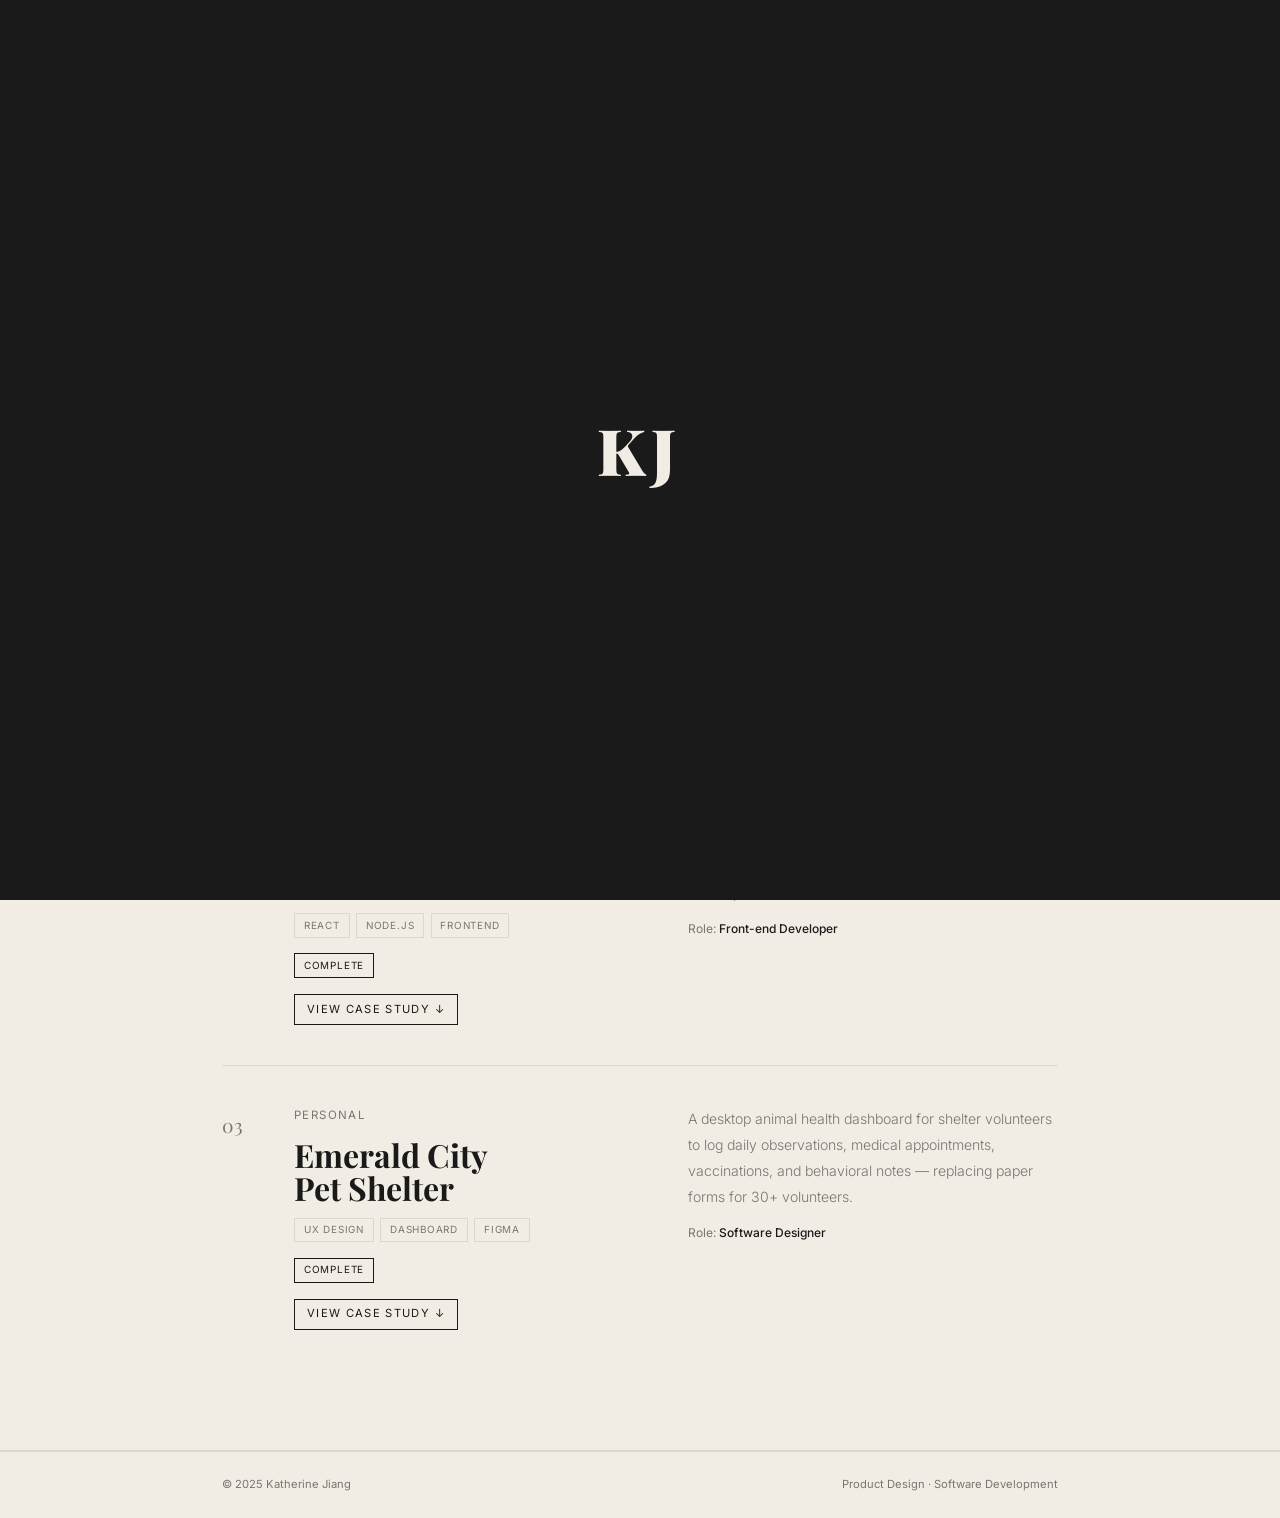
==== projects.html @ 115cc858 "added aboutme and work page" ====
<!DOCTYPE html>
<html lang="en">
<head>
<meta charset="UTF-8"/>
<meta name="viewport" content="width=device-width,initial-scale=1"/>
<title>Work — Katherine Jiang</title>
<link href="https://fonts.googleapis.com/css2?family=Playfair+Display:ital,wght@0,400;0,700;0,900;1,400;1,700&family=Inter:wght@300;400;500&family=Cormorant+Garamond:ital,wght@1,300;1,400&display=swap" rel="stylesheet"/>
<link rel="stylesheet" href="style.css"/>
</head>
<body>

<div id="loader"><div class="loader-initials">KJ</div></div>
<div id="progress"></div>

<nav>
  <div class="nav-inner">
    <a href="index.html" class="nav-name">Katherine Jiang</a>
    <div class="nav-right">
      <div class="nav-links">
        <a href="index.html">Home</a>
        <a href="about.html">About</a>
        <a href="projects.html" class="active">Work</a>
        <a href="index.html#contact">Contact</a>
      </div>
      <button class="dark-toggle" onclick="toggleDark()" id="darkBtn">Dark</button>
    </div>
  </div>
</nav>

<section class="page-header fade-in">
  <div class="wrap">
    <div class="page-eyebrow">Selected Work</div>
    <h1 class="page-title">
      <span class="light">03 Projects</span>
      WORK
    </h1>
  </div>
</section>

<section class="work-section">
  <div class="wrap">

    <div id="project-1" class="project fade-in" onclick="toggleDetail('d1')" data-detail="d1">
      <div class="proj-top">
        <div class="proj-num">01</div>
        <div>
          <div class="proj-org">Scout</div>
          <h3 class="project-title">Superpower<br>Mentors</h3>
          <div class="project-tags">
            <span class="tag">UI/UX</span><span class="tag">Branding</span><span class="tag">Figma</span>
          </div>
          <span class="project-status complete">Complete</span>
          <div><span class="proj-cta">View Case Study ↓</span></div>
        </div>
        <div>
          <p class="project-desc">A strategic rebrand of SuperPower Mentors' website to better communicate impact, trust, and value — particularly to families — while remaining inclusive of students, mentors, and partner organizations.</p>
          <p class="proj-role">Role: <strong>Junior Designer &amp; Developer</strong></p>
        </div>
      </div>
    </div>
    <div class="detail-panel" id="d1">
      <div class="detail-inner">
        <div class="detail-cols">
          <div>
            <h3>Project Details</h3>
            <p>Strategic retouch of SuperPower Mentors' brand identity and website, focusing on visual language, storytelling, and UX refinements.</p>
            <div style="margin-top:1rem">
              <div class="detail-step"><span class="step-num">01</span><span class="step-text">Mood boarding — 4 visual directions balancing warmth and growth</span></div>
              <div class="detail-step"><span class="step-num">02</span><span class="step-text">Color palette — Purple, Yellow, and Black as primary brand colors</span></div>
              <div class="detail-step"><span class="step-num">03</span><span class="step-text">Sitemap — consultation, mentoring, safety, and blog pages</span></div>
              <div class="detail-step"><span class="step-num">04</span><span class="step-text">Low → Mid → High fidelity wireframes for 6 core pages</span></div>
            </div>
          </div>
          <div>
            <h3>Design System</h3>
            <p>Color palette draws on deep purple (#571477), vibrant orange, and warm yellows. Pages: Home, Mentoring, Blog, About Us, Community, Safety.</p>
            <a href="https://superpower-mentors-k7pv.vercel.app/" target="_blank" class="proto-link">View Live Site →</a>
          </div>
        </div>
        <div class="img-grid">
          <div class="img-item"><p>Moodboard</p><img src="scout-moodboard.png" alt="Moodboard"/></div>
          <div class="img-item"><p>Color Palette</p><img src="scout-colors.png" alt="Colors"/></div>
          <div class="img-item"><p>Low-Fi Wireframes</p><img src="scout-wireframes-lo.png" alt="Low-fi"/></div>
          <div class="img-item"><p>Mid-Fi Wireframes</p><img src="scout-wireframes-mid.png" alt="Mid-fi"/></div>
          <div class="img-item img-full"><p>High-Fi Wireframes</p><img src="scout-wireframes-hi.png" alt="High-fi"/></div>
        </div>
        <div class="close-btn" onclick="event.stopPropagation();closeDetail('d1')">Close ✕</div>
      </div>
    </div>

    <div id="project-2" class="project fade-in" onclick="toggleDetail('d2')" data-detail="d2">
      <div class="proj-top">
        <div class="proj-num">02</div>
        <div>
          <div class="proj-org">Oasis</div>
          <h3 class="project-title">Groove<br>Scout</h3>
          <div class="project-tags">
            <span class="tag">React</span><span class="tag">Node.js</span><span class="tag">Frontend</span>
          </div>
          <span class="project-status complete">Complete</span>
          <div><span class="proj-cta">View Case Study ↓</span></div>
        </div>
        <div>
          <p class="project-desc">A unified vinyl record search platform aggregating listings from multiple marketplaces — so collectors and casual listeners can instantly discover availability, condition, and lowest price.</p>
          <p class="proj-role">Role: <strong>Front-end Developer</strong></p>
        </div>
      </div>
    </div>
    <div class="detail-panel" id="d2">
      <div class="detail-inner">
        <div class="detail-cols">
          <div>
            <h3>Project Details</h3>
            <p>Built with CSS, JavaScript, Node, and React. Solves the frustration of hunting across dozens of marketplaces to find a specific vinyl record.</p>
            <div style="margin-top:1rem">
              <div class="detail-step"><span class="step-num">01</span><span class="step-text">Aggregates listings from multiple sites into one destination</span></div>
              <div class="detail-step"><span class="step-num">02</span><span class="step-text">Shows condition info and lowest price per record</span></div>
              <div class="detail-step"><span class="step-num">03</span><span class="step-text">Search by vinyl record, artist, or album</span></div>
              <div class="detail-step"><span class="step-num">04</span><span class="step-text">Account system with favorites and listing views</span></div>
            </div>
          </div>
          <div>
            <h3>Technical Stack</h3>
            <p>React frontend, Node.js backend, CSS for a clean minimal dark-themed UI centered around a single search experience.</p>
          </div>
        </div>
        <div class="img-grid two">
          <div class="img-item"><p>App UI</p><img src="groove-ui.png" alt="Groove UI"/></div>
          <div class="img-item"><p>Codebase</p><img src="groove-code.png" alt="Groove code"/></div>
        </div>
        <div class="close-btn" onclick="event.stopPropagation();closeDetail('d2')">Close ✕</div>
      </div>
    </div>

    <div id="project-3" class="project fade-in" onclick="toggleDetail('d3')" data-detail="d3">
      <div class="proj-top">
        <div class="proj-num">03</div>
        <div>
          <div class="proj-org">Personal</div>
          <h3 class="project-title">Emerald City<br>Pet Shelter</h3>
          <div class="project-tags">
            <span class="tag">UX Design</span><span class="tag">Dashboard</span><span class="tag">Figma</span>
          </div>
          <span class="project-status complete">Complete</span>
          <div><span class="proj-cta">View Case Study ↓</span></div>
        </div>
        <div>
          <p class="project-desc">A desktop animal health dashboard for shelter volunteers to log daily observations, medical appointments, vaccinations, and behavioral notes — replacing paper forms for 30+ volunteers.</p>
          <p class="proj-role">Role: <strong>Software Designer</strong></p>
        </div>
      </div>
    </div>
    <div class="detail-panel" id="d3">
      <div class="detail-inner">
        <div class="detail-cols">
          <div>
            <h3>Project Details</h3>
            <p>Designed to digitize Emerald City Pet Shelter's animal tracking, improving accuracy, accessibility, and coordination among 30+ volunteers.</p>
            <div style="margin-top:1rem">
              <div class="detail-step"><span class="step-num">01</span><span class="step-text">Competitive analysis — reviewed ezyVet and Pet Manager</span></div>
              <div class="detail-step"><span class="step-num">02</span><span class="step-text">Workflow mapping — Health Dashboard &amp; Log a Check-up flows</span></div>
              <div class="detail-step"><span class="step-num">03</span><span class="step-text">Sitemap — homepage through to animal-level pet dashboards</span></div>
              <div class="detail-step"><span class="step-num">04</span><span class="step-text">Low → High fidelity wireframes in Figma</span></div>
            </div>
          </div>
          <div>
            <h3>Design Decisions</h3>
            <p>Branding uses Deep Green, Sage Green, and Sky Blue. Check-up tracking captures date, weight, appetite status, and volunteer name through a clean modal overlay.</p>
            <a href="https://www.figma.com/proto/lCp24ODwIBUyFtIlBLG2x3/Katherine-Jiang-FA26-Design-Take-Home-Challenge--Copy-?node-id=4-9&p=f&viewport=108%2C260%2C0.19&t=OcMGCJDb1Zufh8Bd-1&scaling=min-zoom&content-scaling=fixed&starting-point-node-id=4%3A9&page-id=4%3A8" target="_blank" class="proto-link">View Prototype →</a>
          </div>
        </div>
        <div class="img-grid">
          <div class="img-item"><p>Branding</p><img src="shelter-branding.png" alt="Branding"/></div>
          <div class="img-item"><p>Sitemap</p><img src="shelter-sitemap.png" alt="Sitemap"/></div>
          <div class="img-item"><p>Workflow Mapping</p><img src="shelter-workflows.png" alt="Workflows"/></div>
          <div class="img-item"><p>Low-Fi Wireframes</p><img src="shelter-wireframes-lo.png" alt="Low-fi"/></div>
          <div class="img-item img-full"><p>High-Fi Wireframes</p><img src="shelter-wireframes-hi.png" alt="High-fi"/></div>
        </div>
        <div class="close-btn" onclick="event.stopPropagation();closeDetail('d3')">Close ✕</div>
      </div>
    </div>

  </div>
</section>

<footer>
  <div class="foot-inner">
    <span>© 2025 Katherine Jiang</span>
    <span>Product Design · Software Development</span>
  </div>
</footer>

<script>
window.addEventListener('load',()=>{
  setTimeout(()=>{document.getElementById('loader').classList.add('hide')},1200);
  var hash=window.location.hash;
  if(hash){
    var target=document.querySelector(hash);
    if(target){
      var detailId=target.getAttribute('data-detail');
      if(detailId){
        setTimeout(()=>{
          document.getElementById(detailId).classList.add('open');
          target.scrollIntoView({behavior:'smooth',block:'start'});
        },1400);
      }
    }
  }
});
window.addEventListener('scroll',()=>{
  var s=document.documentElement.scrollTop;
  var h=document.documentElement.scrollHeight-window.innerHeight;
  document.getElementById('progress').style.width=(s/h*100)+'%';
});
var obs=new IntersectionObserver((entries)=>{
  entries.forEach(e=>{if(e.isIntersecting)e.target.classList.add('visible')});
},{threshold:.12});
document.querySelectorAll('.fade-in').forEach(el=>obs.observe(el));
setTimeout(()=>document.querySelector('.page-header').classList.add('visible'),1300);
function toggleDark(){
  document.body.classList.toggle('dark');
  document.getElementById('darkBtn').textContent=document.body.classList.contains('dark')?'Light':'Dark';
}
function toggleDetail(id){
  var p=document.getElementById(id);
  var open=p.classList.contains('open');
  document.querySelectorAll('.detail-panel').forEach(x=>x.classList.remove('open'));
  if(!open){p.classList.add('open');setTimeout(()=>p.scrollIntoView({behavior:'smooth',block:'nearest'}),50)}
}
function closeDetail(id){document.getElementById(id).classList.remove('open')}
</script>
</body>
</html>
---- style.css ----
*{margin:0;padding:0;box-sizing:border-box}
:root{--cream:#F2EDE4;--black:#1a1a1a;--gray:#7a7570;--light-gray:#ddd8ce;--max:900px;--bg:var(--cream);--fg:var(--black)}
html{scroll-behavior:smooth}
body{font-family:'Inter',sans-serif;background:var(--bg);color:var(--fg);line-height:1.6;transition:background .4s,color .4s}
body.dark{--bg:#1a1917;--fg:#F2EDE4;--light-gray:#333;--gray:#9a9590}
a{color:inherit;text-decoration:none}

/* LOADER */
#loader{position:fixed;inset:0;background:var(--black);display:flex;align-items:center;justify-content:center;z-index:1000;transition:opacity .6s}
#loader.hide{opacity:0;pointer-events:none}
.loader-initials{font-family:'Playfair Display',serif;font-size:4rem;font-weight:900;color:#F2EDE4;letter-spacing:.1em;animation:pulse 1s ease-in-out infinite}
@keyframes pulse{0%,100%{opacity:1}50%{opacity:.3}}

/* PROGRESS BAR */
#progress{position:fixed;top:0;left:0;height:2px;background:var(--black);z-index:200;width:0%;transition:width .1s linear}
body.dark #progress{background:#F2EDE4}

/* NAV */
nav{position:fixed;top:0;left:0;right:0;z-index:100;background:rgba(242,237,228,0.95);backdrop-filter:blur(6px);border-bottom:1px solid var(--light-gray);transition:background .4s}
body.dark nav{background:rgba(26,25,23,0.95)}
.nav-inner{margin:0 auto;padding:1.1rem 2rem;display:flex;justify-content:space-between;align-items:center}
.nav-name{font-family:'Playfair Display',serif;font-size:1rem;font-weight:400}
.nav-right{display:flex;align-items:center;gap:2rem}
.nav-links{display:flex;gap:2rem;font-size:.75rem;letter-spacing:.12em;text-transform:uppercase}
.nav-links a{color:var(--gray);transition:color .2s}
.nav-links a:hover,.nav-links a.active{color:var(--fg)}
.dark-toggle{background:none;border:1px solid var(--light-gray);color:var(--gray);font-size:.7rem;letter-spacing:.1em;text-transform:uppercase;padding:.3rem .7rem;cursor:pointer;transition:all .2s;font-family:'Inter',sans-serif}
.dark-toggle:hover{border-color:var(--fg);color:var(--fg)}

.wrap{max-width:var(--max);margin:0 auto;padding:0 2rem}
.wide-wrap{max-width:1200px;margin:0 auto;padding:0 2rem}

/* FADE IN ON SCROLL */
.fade-in{opacity:0;transform:translateY(24px);transition:opacity .7s ease,transform .7s ease}
.fade-in.visible{opacity:1;transform:none}

/* HERO */
.hero{min-height:100vh;display:flex;flex-direction:column;justify-content:flex-end;padding-bottom:5rem;padding-top:6rem;padding-left:2rem;padding-right:2rem;border-bottom:1px solid var(--light-gray)}
.hero-eyebrow{font-size:.72rem;letter-spacing:.18em;text-transform:uppercase;color:var(--gray);margin-bottom:1.2rem;width:100%}
.hero-title{font-family:'Playfair Display',serif;font-weight:900;line-height:.92;letter-spacing:-.01em;margin-bottom:.5rem;font-size:clamp(4rem,11.5vw,11.5vw);width:100%;text-align:left}
.hero-title .light{font-family:'Cormorant Garamond',serif;font-weight:300;font-style:italic;display:block;color:var(--gray);letter-spacing:.02em;font-size:.58em}
.hero-bottom{width:100%}
.hero-divider{width:48px;height:1px;background:var(--fg);margin:2rem 0;transition:background .4s}
.hero-sub{font-size:1.1rem;color:var(--gray);max-width:280px;line-height:1.8;font-weight:300}
.hero-meta{display:flex;gap:2rem;margin-top:2rem;font-size:1rem;color:var(--gray);letter-spacing:.05em}

/* PAGE HEADER (about / projects pages) */
.page-header{padding:8rem 0 4rem;border-bottom:1px solid var(--light-gray)}
.page-eyebrow{font-size:.72rem;letter-spacing:.18em;text-transform:uppercase;color:var(--gray);margin-bottom:1.2rem}
.page-title{font-family:'Playfair Display',serif;font-weight:900;font-size:clamp(3rem,8vw,6rem);line-height:.95;letter-spacing:-.01em}
.page-title .light{font-family:'Cormorant Garamond',serif;font-weight:300;font-style:italic;display:block;color:var(--gray);letter-spacing:.02em;font-size:.6em}

/* HOME ABOUT TEASER */
.home-about{padding:5rem 0;border-bottom:1px solid var(--light-gray)}
.home-about-grid{display:grid;grid-template-columns:180px 1fr;gap:3.5rem;align-items:start}
.home-about-img{width:100%;aspect-ratio:3/4;object-fit:cover;object-position:top}

/* HOME PROJECTS */
.home-projects{padding:5rem 0;border-bottom:1px solid var(--light-gray)}
a.project{display:block}

/* ABOUT */
.about-section{padding:5rem 0;border-bottom:1px solid var(--light-gray)}
.about-grid{display:grid;grid-template-columns:220px 1fr;gap:4rem;align-items:start}
.about-img{width:100%;aspect-ratio:3/4;object-fit:cover;object-position:top}
.section-eyebrow{font-size:.7rem;letter-spacing:.18em;text-transform:uppercase;color:var(--gray);margin-bottom:1.5rem}
.about-name{font-family:'Playfair Display',serif;font-size:2.5rem;font-weight:700;line-height:1;margin-bottom:1.5rem}
.about-text{font-size:.9rem;line-height:1.9;color:var(--gray);font-weight:300;margin-bottom:1rem}
.skills-block{margin-top:2rem;border-top:1px solid var(--light-gray);padding-top:1.5rem}
.skills-row{display:flex;gap:.5rem;align-items:baseline;margin-bottom:.7rem;font-size:.82rem}
.skills-label{font-weight:500;min-width:90px;font-size:.7rem;letter-spacing:.1em;text-transform:uppercase}
.skills-val{color:var(--gray);font-weight:300}

/* WORK */
.work-section{padding:5rem 0;border-bottom:1px solid var(--light-gray)}
.work-header{display:flex;justify-content:space-between;align-items:baseline;margin-bottom:3.5rem}
.work-title{font-family:'Playfair Display',serif;font-size:2.8rem;font-weight:900}
.work-count{font-size:.72rem;letter-spacing:.15em;text-transform:uppercase;color:var(--gray)}

.project{border-top:1px solid var(--light-gray);padding:2.5rem 0;cursor:pointer;transition:padding-left .25s,padding-right .25s,background .25s}
.project:hover{background:rgba(0,0,0,0.025);padding-left:.75rem;padding-right:.75rem}
body.dark .project:hover{background:rgba(255,255,255,0.03)}
.proj-top{display:grid;grid-template-columns:3rem 1fr 1fr;gap:1.5rem;align-items:start}
.proj-num{font-family:'Playfair Display',serif;font-size:1.2rem;font-weight:400;color:var(--gray);padding-top:.2rem}
.project-title{font-family:'Playfair Display',serif;font-size:2rem;font-weight:700;line-height:1.05;margin-bottom:.8rem}
.proj-org{font-size:.72rem;letter-spacing:.12em;text-transform:uppercase;color:var(--gray);margin-bottom:.8rem}
.project-tags{display:flex;flex-wrap:wrap;gap:.4rem;margin-bottom:.8rem}
.tag{font-size:.62rem;letter-spacing:.08em;text-transform:uppercase;padding:.22rem .55rem;border:1px solid var(--light-gray);color:var(--gray)}
.project-status{font-size:.62rem;letter-spacing:.08em;text-transform:uppercase;padding:.22rem .55rem;background:var(--fg);color:var(--bg);display:inline-block;transition:background .4s,color .4s}
.project-status.complete{background:transparent;border:1px solid var(--fg);color:var(--fg)}
.project-desc{font-size:.88rem;line-height:1.85;color:var(--gray);font-weight:300}
.proj-role{font-size:.75rem;color:var(--gray);margin-top:.8rem}
.proj-role strong{color:var(--fg);font-weight:500}
.proj-cta{display:inline-flex;align-items:center;gap:.4rem;margin-top:1rem;font-size:.7rem;letter-spacing:.12em;text-transform:uppercase;color:var(--fg);border:1px solid var(--fg);padding:.35rem .75rem;transition:background .2s,color .2s}
.project:hover .proj-cta{background:var(--fg);color:var(--bg)}

/* DETAIL */
.detail-panel{display:none;background:var(--black);color:#F2EDE4;margin-top:0}
body.dark .detail-panel{background:#111}
.detail-panel.open{display:block;animation:slideDown .4s ease}
@keyframes slideDown{from{opacity:0;transform:translateY(-10px)}to{opacity:1;transform:none}}
.detail-inner{padding:2.5rem}
.detail-cols{display:grid;grid-template-columns:1fr 1fr;gap:2.5rem;margin-bottom:2rem}
.detail-panel h3{font-family:'Playfair Display',serif;font-size:1.3rem;font-weight:700;margin-bottom:1rem}
.detail-panel p{font-size:.83rem;line-height:1.85;color:#bbb8b0;font-weight:300}
.detail-step{display:flex;gap:.75rem;margin-bottom:.6rem}
.step-num{font-size:.7rem;color:#666;min-width:1.4rem;padding-top:.1rem}
.step-text{font-size:.8rem;line-height:1.65;color:#bbb8b0}
.img-grid{display:grid;grid-template-columns:repeat(3,1fr);gap:.6rem;margin-top:1.5rem}
.img-grid.two{grid-template-columns:1fr 1fr}
.img-item p{font-size:.6rem;letter-spacing:.1em;text-transform:uppercase;color:#666;margin-bottom:.35rem}
.img-item img{width:100%;display:block;border-radius:2px}
.img-full{grid-column:1/-1}
.proto-link{display:inline-block;margin-top:1.2rem;font-size:.7rem;letter-spacing:.12em;text-transform:uppercase;color:#F2EDE4;border:1px solid #555;padding:.45rem .9rem;transition:background .2s}
.proto-link:hover{background:#222}
.close-btn{font-size:.68rem;letter-spacing:.12em;text-transform:uppercase;color:#666;cursor:pointer;text-align:right;padding-top:1.5rem}
.close-btn:hover{color:#F2EDE4}

/* CONTACT */
#contact{padding:5rem 0}
.contact-grid{display:grid;grid-template-columns:1fr 1fr;gap:4rem;align-items:start}
.contact-big{font-family:'Playfair Display',serif;font-size:clamp(2.2rem,5vw,4rem);font-weight:900;line-height:1;margin-bottom:1.5rem}
.contact-big em{font-style:italic;font-weight:400;color:var(--gray)}
.contact-sub{font-size:.83rem;color:var(--gray);line-height:1.85;font-weight:300;max-width:300px}
.contact-links{border-top:1px solid var(--light-gray)}
.contact-link{display:flex;justify-content:space-between;align-items:center;padding:.9rem 0;border-bottom:1px solid var(--light-gray);font-size:.82rem;transition:padding-left .2s}
.contact-link:hover{padding-left:.4rem}
.contact-link span{font-size:.72rem;color:var(--gray)}

footer{border-top:1px solid var(--light-gray);padding:1.5rem 0}
.foot-inner{max-width:var(--max);margin:0 auto;padding:0 2rem;display:flex;justify-content:space-between;font-size:.7rem;color:var(--gray)}

@media(max-width:640px){
  .about-grid{grid-template-columns:1fr}
  .proj-top{grid-template-columns:2rem 1fr}
  .proj-top>:last-child{grid-column:2}
  .detail-cols,.contact-grid,.teaser-grid{grid-template-columns:1fr}
  .img-grid{grid-template-columns:1fr 1fr}
}
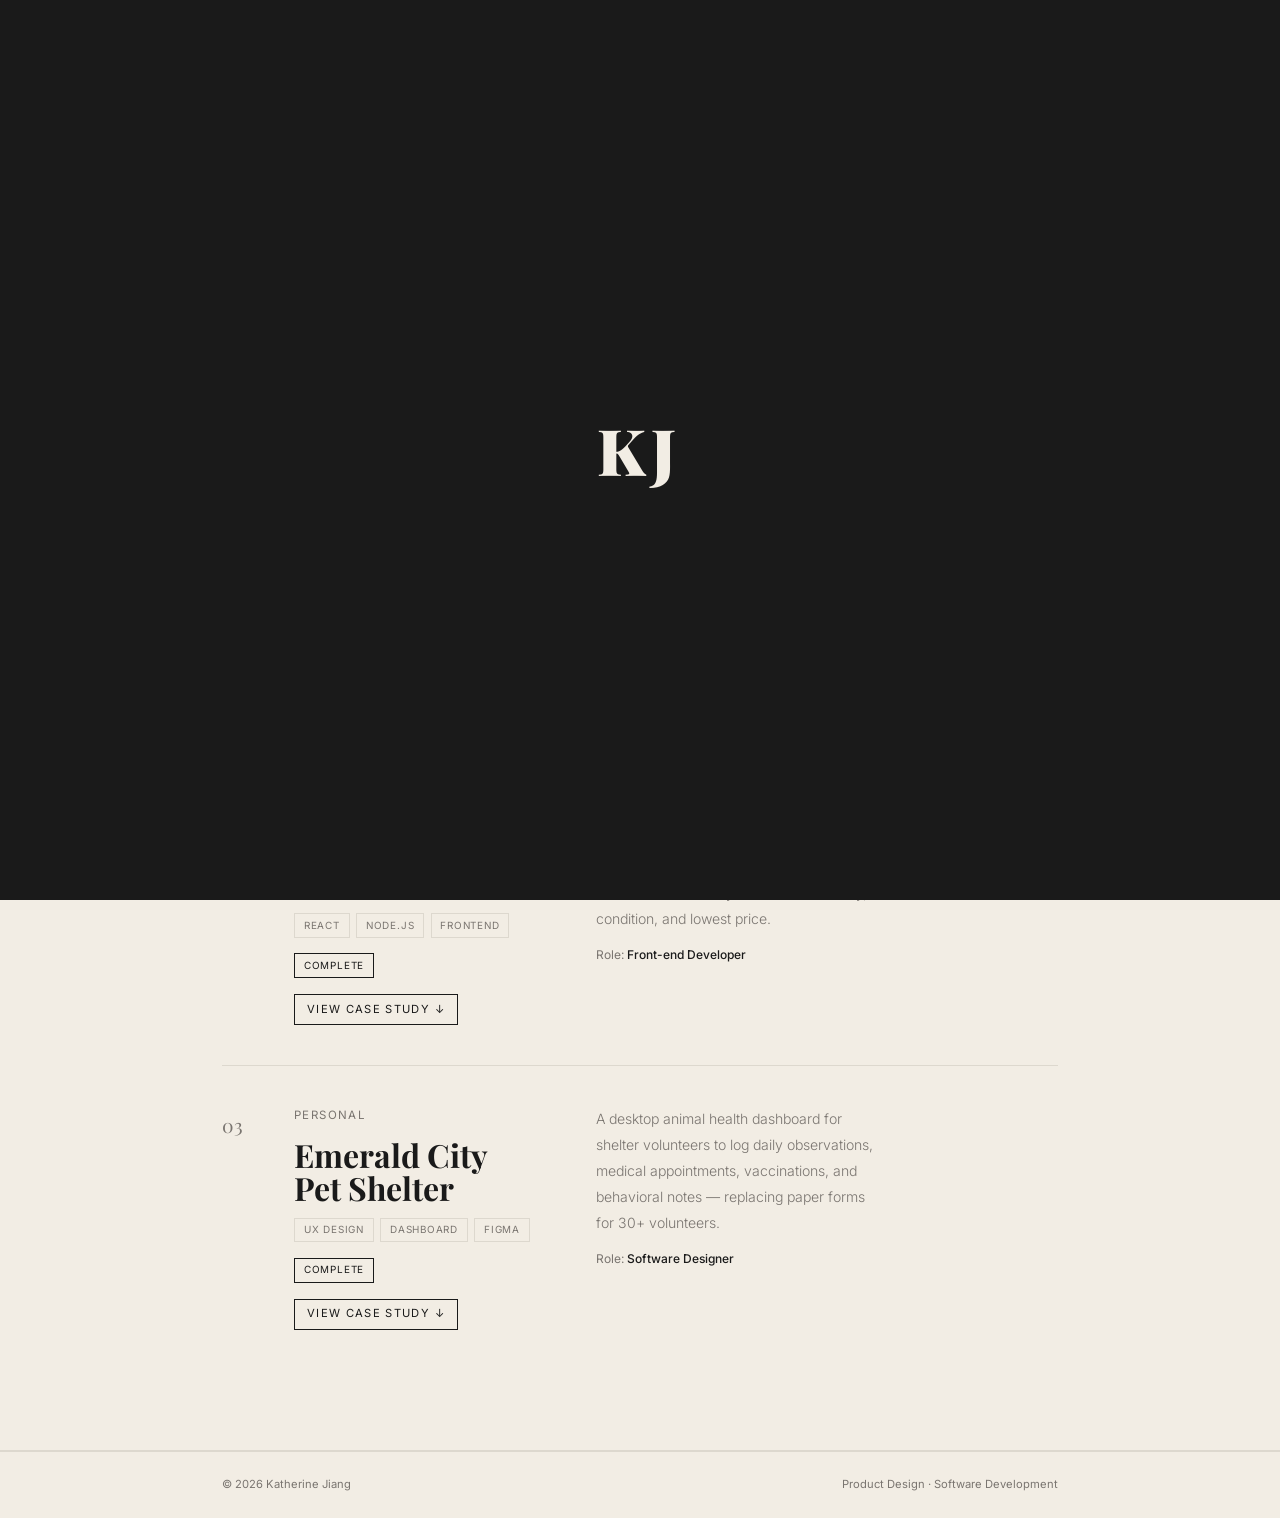
==== commit 4006cf2b: "enlarge image feature" ====
--- a/projects.html
+++ b/projects.html
@@ -4,6 +4,7 @@
 <meta charset="UTF-8"/>
 <meta name="viewport" content="width=device-width,initial-scale=1"/>
 <title>Work — Katherine Jiang</title>
+<meta name="description" content="Selected work by Katherine Jiang — UX design and front-end development projects including SuperPower Mentors, Groove Scout, and Emerald City Pet Shelter."/>
 <link href="https://fonts.googleapis.com/css2?family=Playfair+Display:ital,wght@0,400;0,700;0,900;1,400;1,700&family=Inter:wght@300;400;500&family=Cormorant+Garamond:ital,wght@1,300;1,400&display=swap" rel="stylesheet"/>
 <link rel="stylesheet" href="style.css"/>
 </head>
@@ -77,9 +78,9 @@
             <a href="https://superpower-mentors-k7pv.vercel.app/" target="_blank" class="proto-link">View Live Site →</a>
           </div>
         </div>
-        <div class="img-grid">
+        <div class="img-grid two">
           <div class="img-item"><p>Moodboard</p><img src="scout-moodboard.png" alt="Moodboard"/></div>
-          <div class="img-item"><p>Color Palette</p><img src="scout-colors.png" alt="Colors"/></div>
+          <div class="img-item"><p>Branding</p><img src="scout-branding.png" alt="Colors"/></div>
           <div class="img-item"><p>Low-Fi Wireframes</p><img src="scout-wireframes-lo.png" alt="Low-fi"/></div>
           <div class="img-item"><p>Mid-Fi Wireframes</p><img src="scout-wireframes-mid.png" alt="Mid-fi"/></div>
           <div class="img-item img-full"><p>High-Fi Wireframes</p><img src="scout-wireframes-hi.png" alt="High-fi"/></div>
@@ -185,13 +186,20 @@
 
 <footer>
   <div class="foot-inner">
-    <span>© 2025 Katherine Jiang</span>
+    <span>© 2026 Katherine Jiang</span>
     <span>Product Design · Software Development</span>
   </div>
 </footer>
+
+<div id="lightbox" onclick="closeLightbox()">
+  <img id="lightbox-img" src="" alt=""/>
+  <div id="lightbox-caption"></div>
+  <div id="lightbox-close" onclick="event.stopPropagation();closeLightbox()">Close ✕</div>
+</div>
 
 <script>
 window.addEventListener('load',()=>{
+  if(localStorage.getItem('dark')==='1'){document.body.classList.add('dark');document.getElementById('darkBtn').textContent='Light'}
   setTimeout(()=>{document.getElementById('loader').classList.add('hide')},1200);
   var hash=window.location.hash;
   if(hash){
@@ -219,7 +227,9 @@
 setTimeout(()=>document.querySelector('.page-header').classList.add('visible'),1300);
 function toggleDark(){
   document.body.classList.toggle('dark');
-  document.getElementById('darkBtn').textContent=document.body.classList.contains('dark')?'Light':'Dark';
+  var isDark=document.body.classList.contains('dark');
+  document.getElementById('darkBtn').textContent=isDark?'Light':'Dark';
+  localStorage.setItem('dark',isDark?'1':'0');
 }
 function toggleDetail(id){
   var p=document.getElementById(id);
@@ -228,6 +238,18 @@
   if(!open){p.classList.add('open');setTimeout(()=>p.scrollIntoView({behavior:'smooth',block:'nearest'}),50)}
 }
 function closeDetail(id){document.getElementById(id).classList.remove('open')}
+document.querySelectorAll('.img-item img').forEach(function(img){
+  img.addEventListener('click',function(e){
+    e.stopPropagation();
+    var lb=document.getElementById('lightbox');
+    document.getElementById('lightbox-img').src=this.src;
+    document.getElementById('lightbox-img').alt=this.alt;
+    document.getElementById('lightbox-caption').textContent=this.closest('.img-item').querySelector('p')?this.closest('.img-item').querySelector('p').textContent:'';
+    lb.classList.add('open');
+  });
+});
+document.addEventListener('keydown',function(e){if(e.key==='Escape')closeLightbox()});
+function closeLightbox(){document.getElementById('lightbox').classList.remove('open')}
 </script>
 </body>
 </html>
--- a/style.css
+++ b/style.css
@@ -12,8 +12,7 @@
 @keyframes pulse{0%,100%{opacity:1}50%{opacity:.3}}
 
 /* PROGRESS BAR */
-#progress{position:fixed;top:0;left:0;height:2px;background:var(--black);z-index:200;width:0%;transition:width .1s linear}
-body.dark #progress{background:#F2EDE4}
+#progress{position:fixed;top:0;left:0;height:2px;background:var(--fg);z-index:200;width:0%;transition:width .1s linear}
 
 /* NAV */
 nav{position:fixed;top:0;left:0;right:0;z-index:100;background:rgba(242,237,228,0.95);backdrop-filter:blur(6px);border-bottom:1px solid var(--light-gray);transition:background .4s}
@@ -43,6 +42,8 @@
 .hero-divider{width:48px;height:1px;background:var(--fg);margin:2rem 0;transition:background .4s}
 .hero-sub{font-size:1.1rem;color:var(--gray);max-width:280px;line-height:1.8;font-weight:300}
 .hero-meta{display:flex;gap:2rem;margin-top:2rem;font-size:1rem;color:var(--gray);letter-spacing:.05em}
+.location-item{display:inline-flex;align-items:center;gap:.35rem}
+.location-item::before{content:'';display:inline-block;width:8px;height:11px;background-color:currentColor;clip-path:path('M4 0C1.79 0 0 1.79 0 4C0 7 4 11 4 11C4 11 8 7 8 4C8 1.79 6.21 0 4 0ZM4 5.5C3.17 5.5 2.5 4.83 2.5 4C2.5 3.17 3.17 2.5 4 2.5C4.83 2.5 5.5 3.17 5.5 4C5.5 4.83 4.83 5.5 4 5.5Z');flex-shrink:0}
 
 /* PAGE HEADER (about / projects pages) */
 .page-header{padding:8rem 0 4rem;border-bottom:1px solid var(--light-gray)}
@@ -71,6 +72,15 @@
 .skills-label{font-weight:500;min-width:90px;font-size:.7rem;letter-spacing:.1em;text-transform:uppercase}
 .skills-val{color:var(--gray);font-weight:300}
 
+/* TIMELINE */
+.timeline-section{padding-top:0}
+.timeline{margin-top:2rem}
+.timeline-entry{display:grid;grid-template-columns:100px 1fr;gap:2.5rem;padding:1.5rem 0;border-bottom:1px solid var(--light-gray);align-items:start}
+.timeline-entry:first-child{border-top:1px solid var(--light-gray)}
+.timeline-year{font-size:.72rem;letter-spacing:.1em;color:var(--gray);padding-top:.2rem;font-weight:300}
+.timeline-school{font-family:'Playfair Display',serif;font-size:1.4rem;font-weight:700;margin-bottom:.4rem}
+.timeline-detail{font-size:.82rem;color:var(--gray);font-weight:300;line-height:1.7}
+
 /* WORK */
 .work-section{padding:5rem 0;border-bottom:1px solid var(--light-gray)}
 .work-header{display:flex;justify-content:space-between;align-items:baseline;margin-bottom:3.5rem}
@@ -80,7 +90,9 @@
 .project{border-top:1px solid var(--light-gray);padding:2.5rem 0;cursor:pointer;transition:padding-left .25s,padding-right .25s,background .25s}
 .project:hover{background:rgba(0,0,0,0.025);padding-left:.75rem;padding-right:.75rem}
 body.dark .project:hover{background:rgba(255,255,255,0.03)}
-.proj-top{display:grid;grid-template-columns:3rem 1fr 1fr;gap:1.5rem;align-items:start}
+.proj-top{display:grid;grid-template-columns:3rem 1fr 1fr 160px;gap:1.5rem;align-items:start}
+.proj-thumb{width:100%;aspect-ratio:4/3;object-fit:cover;border-radius:2px;opacity:.75;transition:opacity .25s}
+.project:hover .proj-thumb{opacity:1}
 .proj-num{font-family:'Playfair Display',serif;font-size:1.2rem;font-weight:400;color:var(--gray);padding-top:.2rem}
 .project-title{font-family:'Playfair Display',serif;font-size:2rem;font-weight:700;line-height:1.05;margin-bottom:.8rem}
 .proj-org{font-size:.72rem;letter-spacing:.12em;text-transform:uppercase;color:var(--gray);margin-bottom:.8rem}
@@ -109,12 +121,20 @@
 .img-grid{display:grid;grid-template-columns:repeat(3,1fr);gap:.6rem;margin-top:1.5rem}
 .img-grid.two{grid-template-columns:1fr 1fr}
 .img-item p{font-size:.6rem;letter-spacing:.1em;text-transform:uppercase;color:#666;margin-bottom:.35rem}
-.img-item img{width:100%;display:block;border-radius:2px}
+.img-item img{width:100%;display:block;border-radius:2px;cursor:zoom-in}
 .img-full{grid-column:1/-1}
 .proto-link{display:inline-block;margin-top:1.2rem;font-size:.7rem;letter-spacing:.12em;text-transform:uppercase;color:#F2EDE4;border:1px solid #555;padding:.45rem .9rem;transition:background .2s}
 .proto-link:hover{background:#222}
 .close-btn{font-size:.68rem;letter-spacing:.12em;text-transform:uppercase;color:#666;cursor:pointer;text-align:right;padding-top:1.5rem}
 .close-btn:hover{color:#F2EDE4}
+
+/* LIGHTBOX */
+#lightbox{position:fixed;inset:0;z-index:500;background:rgba(26,25,23,0.6);backdrop-filter:blur(12px);-webkit-backdrop-filter:blur(12px);display:flex;align-items:center;justify-content:center;opacity:0;pointer-events:none;transition:opacity .3s}
+#lightbox.open{opacity:1;pointer-events:all}
+#lightbox-img{max-width:90vw;max-height:88vh;object-fit:contain;border-radius:2px;box-shadow:0 8px 40px rgba(0,0,0,0.6)}
+#lightbox-close{position:absolute;top:1.5rem;right:1.5rem;color:#fff;font-size:.68rem;letter-spacing:.12em;text-transform:uppercase;cursor:pointer;padding:.45rem .9rem;border:1px solid #555;transition:background .2s}
+#lightbox-close:hover{background:rgba(255,255,255,0.1)}
+#lightbox-caption{position:absolute;bottom:1.5rem;left:50%;transform:translateX(-50%);color:#999;font-size:.65rem;letter-spacing:.1em;text-transform:uppercase}
 
 /* CONTACT */
 #contact{padding:5rem 0}
@@ -133,7 +153,8 @@
 @media(max-width:640px){
   .about-grid{grid-template-columns:1fr}
   .proj-top{grid-template-columns:2rem 1fr}
-  .proj-top>:last-child{grid-column:2}
+  .proj-top>:nth-child(3){grid-column:2}
+  .proj-thumb{display:none}
   .detail-cols,.contact-grid,.teaser-grid{grid-template-columns:1fr}
   .img-grid{grid-template-columns:1fr 1fr}
 }
